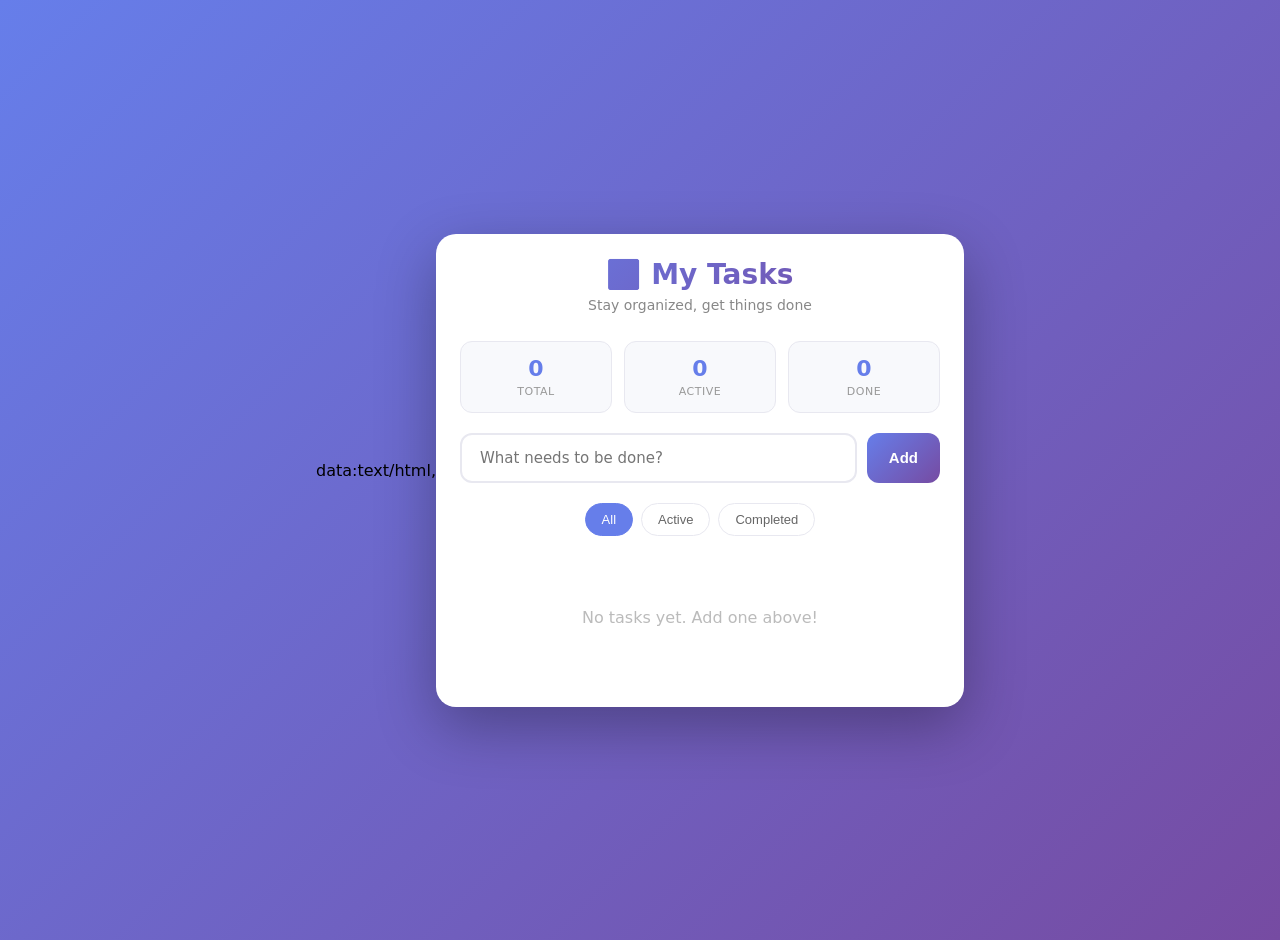
==== Index.html @ 4f129b07 "Add files via upload" ====
data:text/html,<!DOCTYPE html><html><head><meta charset="UTF-8"><title>To-Do List</title><style>body{font-family:'Inter',system-ui,sans-serif;background:linear-gradient(135deg,#667eea 0%,#764ba2 100%);min-height:100vh;margin:0;display:flex;align-items:center;justify-content:center;padding:20px;}#app{max-width:480px;width:100%;background:white;border-radius:20px;padding:24px;box-shadow:0 20px 60px rgba(0,0,0,0.3);}.header{text-align:center;margin-bottom:28px;}.header h1{font-size:28px;font-weight:700;margin:0 0 6px;background:linear-gradient(135deg,#667eea 0%,#764ba2 100%);-webkit-background-clip:text;-webkit-text-fill-color:transparent;}.header p{color:#888;font-size:14px;margin:0;}.stats{display:flex;justify-content:space-between;gap:12px;margin-bottom:20px;}.stat-card{flex:1;background:#f8f9fc;border-radius:12px;padding:14px 10px;text-align:center;border:1px solid #e8e8f0;}.stat-card .number{font-size:22px;font-weight:700;color:#667eea;}.stat-card .label{font-size:11px;color:#999;text-transform:uppercase;letter-spacing:0.5px;margin-top:4px;}.input-area{display:flex;gap:10px;margin-bottom:20px;}.task-input{flex:1;padding:14px 18px;border:2px solid #e8e8f0;border-radius:12px;font-size:15px;outline:none;font-family:inherit;}.task-input:focus{border-color:#667eea;box-shadow:0 0 0 4px rgba(102,126,234,0.1);}.add-btn{padding:14px 22px;background:linear-gradient(135deg,#667eea 0%,#764ba2 100%);color:white;border:none;border-radius:12px;font-size:15px;font-weight:600;cursor:pointer;}.filters{display:flex;gap:8px;margin-bottom:16px;justify-content:center;}.filter-btn{padding:8px 16px;border:1px solid #e8e8f0;background:white;border-radius:20px;font-size:13px;cursor:pointer;color:#666;font-weight:500;}.filter-btn.active{background:#667eea;color:white;border-color:#667eea;}.task-list{list-style:none;padding:0;margin:0;}.task-item{display:flex;align-items:center;gap:12px;padding:14px 16px;background:white;border:1px solid #f0f0f5;border-radius:12px;margin-bottom:10px;animation:slideIn 0.3s ease-out;}@keyframes slideIn{from{opacity:0;transform:translateY(10px);}to{opacity:1;transform:translateY(0);}}.task-item.completed .task-text{text-decoration:line-through;color:#aaa;}.task-item.completed .check-circle{background:#667eea;border-color:#667eea;}.task-item.completed .check-circle svg{opacity:1;}.check-circle{width:22px;height:22px;border:2px solid #d0d0e0;border-radius:50%;cursor:pointer;display:flex;align-items:center;justify-content:center;flex-shrink:0;}.check-circle svg{width:12px;height:12px;opacity:0;}.task-text{flex:1;font-size:15px;color:#333;cursor:text;padding:4px 8px;border-radius:6px;border:1px solid transparent;outline:none;}.task-text:focus{background:white;border-color:#667eea;box-shadow:0 0 0 3px rgba(102,126,234,0.1);}.task-date{font-size:11px;color:#bbb;white-space:nowrap;}.delete-btn{width:28px;height:28px;border:none;background:transparent;border-radius:6px;cursor:pointer;display:flex;align-items:center;justify-content:center;color:#ccc;}.delete-btn:hover{background:#fee;color:#e74c3c;}.empty-state{text-align:center;padding:40px 20px;color:#bbb;}.clear-completed{text-align:center;margin-top:16px;}.clear-completed button{padding:8px 20px;border:1px solid #e8e8f0;background:white;border-radius:20px;font-size:13px;color:#888;cursor:pointer;}.clear-completed button:hover{color:#e74c3c;border-color:#e74c3c;background:#fee;}.priority-selector{display:flex;gap:6px;margin-left:4px;}.priority-option{width:10px;height:10px;border-radius:50%;cursor:pointer;opacity:0.3;}.priority-option:hover,.priority-option.active{opacity:1;transform:scale(1.3);}.priority-high{background:#e74c3c;}.priority-medium{background:#f39c12;}.priority-low{background:#2ecc71;}</style></head><body><div id="app"><div class="header"><h1>✅ My Tasks</h1><p>Stay organized, get things done</p></div><div class="stats"><div class="stat-card"><div class="number" id="stat-total">0</div><div class="label">Total</div></div><div class="stat-card"><div class="number" id="stat-active">0</div><div class="label">Active</div></div><div class="stat-card"><div class="number" id="stat-completed">0</div><div class="label">Done</div></div></div><div class="input-area"><input type="text" class="task-input" id="taskInput" placeholder="What needs to be done?" maxlength="100"><button class="add-btn" onclick="addTask()">Add</button></div><div class="filters"><button class="filter-btn active" onclick="setFilter('all')">All</button><button class="filter-btn" onclick="setFilter('active')">Active</button><button class="filter-btn" onclick="setFilter('completed')">Completed</button></div><ul class="task-list" id="taskList"></ul><div class="empty-state" id="emptyState" style="display:none;"><p>No tasks yet. Add one above!</p></div><div class="clear-completed" id="clearCompleted" style="display:none;"><button onclick="clearCompleted()">Clear completed</button></div></div><script>let tasks=[],currentFilter='all',nextId=1;try{const saved=localStorage.getItem('todo_tasks');if(saved){tasks=JSON.parse(saved);nextId=tasks.length>0?Math.max(...tasks.map(t=>t.id))+1:1;}}catch(e){}function saveTasks(){try{localStorage.setItem('todo_tasks',JSON.stringify(tasks));}catch(e){}updateStats();render();}function updateStats(){document.getElementById('stat-total').textContent=tasks.length;document.getElementById('stat-active').textContent=tasks.filter(t=>!t.completed).length;document.getElementById('stat-completed').textContent=tasks.filter(t=>t.completed).length;}function addTask(){const input=document.getElementById('taskInput');const text=input.value.trim();if(!text)return;tasks.unshift({id:nextId++,text:text,completed:false,priority:'medium',createdAt:new Date().toISOString()});input.value='';saveTasks();}function toggleTask(id){const task=tasks.find(t=>t.id===id);if(task){task.completed=!task.completed;saveTasks();}}function deleteTask(id){tasks=tasks.filter(t=>t.id!==id);saveTasks();}function updateTaskText(id,newText){const task=tasks.find(t=>t.id===id);if(task){task.text=newText.trim()||task.text;saveTasks();}}function setPriority(id,priority){const task=tasks.find(t=>t.id===id);if(task){task.priority=priority;saveTasks();}}function clearCompleted(){tasks=tasks.filter(t=>!t.completed);saveTasks();}function setFilter(filter){currentFilter=filter;document.querySelectorAll('.filter-btn').forEach(btn=>btn.classList.remove('active'));event.target.classList.add('active');render();}function formatDate(iso){const d=new Date(iso);const now=new Date();const diff=now-d;if(diff<60000)return'Just now';if(diff<3600000)return Math.floor(diff/60000)+'m ago';if(diff<86400000)return Math.floor(diff/3600000)+'h ago';return d.toLocaleDateString('en-US',{month:'short',day:'numeric'});}function render(){const list=document.getElementById('taskList');const empty=document.getElementById('emptyState');const clearBtn=document.getElementById('clearCompleted');let filtered=tasks;if(currentFilter==='active')filtered=tasks.filter(t=>!t.completed);if(currentFilter==='completed')filtered=tasks.filter(t=>t.completed);if(filtered.length===0){list.innerHTML='';empty.style.display='block';clearBtn.style.display='none';return;}empty.style.display='none';clearBtn.style.display=tasks.some(t=>t.completed)?'block':'none';list.innerHTML=filtered.map(task=>`<li class="task-item ${task.completed?'completed':''}"><div class="check-circle" onclick="toggleTask(${task.id})"><svg viewBox="0 0 24 24" fill="none" stroke="white" stroke-width="3" stroke-linecap="round" stroke-linejoin="round"><polyline points="20 6 9 17 4 12"/></svg></div><div class="priority-selector"><div class="priority-option priority-high ${task.priority==='high'?'active':''}" onclick="setPriority(${task.id},'high')"></div><div class="priority-option priority-medium ${task.priority==='medium'?'active':''}" onclick="setPriority(${task.id},'medium')"></div><div class="priority-option priority-low ${task.priority==='low'?'active':''}" onclick="setPriority(${task.id},'low')"></div></div><div class="task-text" contenteditable="true" onblur="updateTaskText(${task.id},this.innerText)" onkeydown="if(event.key==='Enter'){event.preventDefault();this.blur();}">${task.text.replace(/&/g,'&amp;').replace(/</g,'&lt;').replace(/>/g,'&gt;')}</div><div class="task-date">${formatDate(task.createdAt)}</div><button class="delete-btn" onclick="deleteTask(${task.id})"><svg width="16" height="16" viewBox="0 0 24 24" fill="none" stroke="currentColor" stroke-width="2" stroke-linecap="round"><polyline points="3 6 5 6 21 6"/><path d="M19 6v14a2 2 0 01-2 2H7a2 2 0 01-2-2V6m3 0V4a2 2 0 012-2h4a2 2 0 012 2v2"/></svg></button></li>`).join('');}document.getElementById('taskInput').addEventListener('keypress',function(e){if(e.key==='Enter')addTask();});updateStats();render();</script></body></html>
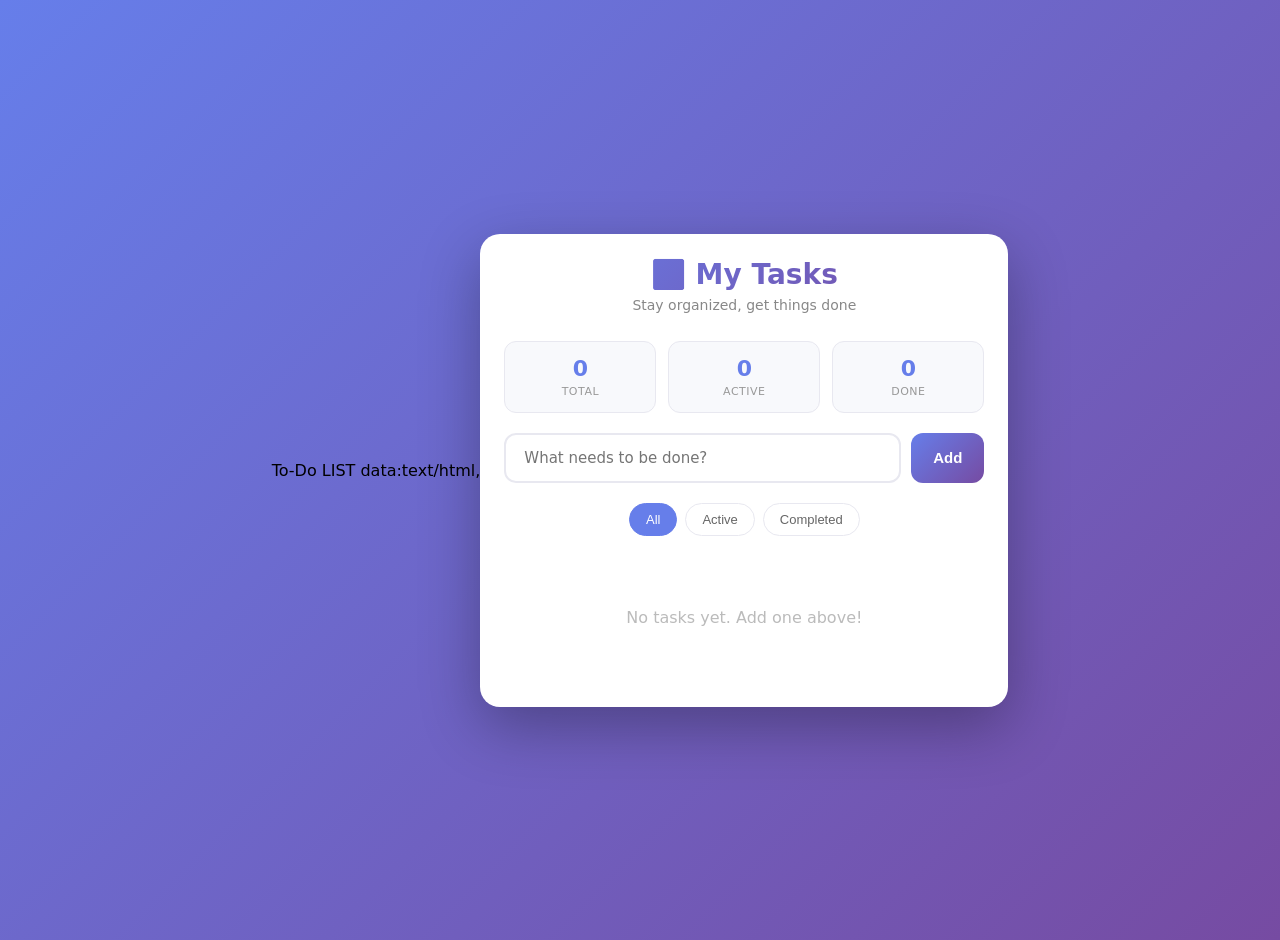
==== commit ad2e6f0d: "To-Do LIST" ====
--- a/Index.html
+++ b/Index.html
@@ -1 +1,2 @@
-data:text/html,<!DOCTYPE html><html><head><meta charset="UTF-8"><title>To-Do List</title><style>body{font-family:'Inter',system-ui,sans-serif;background:linear-gradient(135deg,#667eea 0%,#764ba2 100%);min-height:100vh;margin:0;display:flex;align-items:center;justify-content:center;padding:20px;}#app{max-width:480px;width:100%;background:white;border-radius:20px;padding:24px;box-shadow:0 20px 60px rgba(0,0,0,0.3);}.header{text-align:center;margin-bottom:28px;}.header h1{font-size:28px;font-weight:700;margin:0 0 6px;background:linear-gradient(135deg,#667eea 0%,#764ba2 100%);-webkit-background-clip:text;-webkit-text-fill-color:transparent;}.header p{color:#888;font-size:14px;margin:0;}.stats{display:flex;justify-content:space-between;gap:12px;margin-bottom:20px;}.stat-card{flex:1;background:#f8f9fc;border-radius:12px;padding:14px 10px;text-align:center;border:1px solid #e8e8f0;}.stat-card .number{font-size:22px;font-weight:700;color:#667eea;}.stat-card .label{font-size:11px;color:#999;text-transform:uppercase;letter-spacing:0.5px;margin-top:4px;}.input-area{display:flex;gap:10px;margin-bottom:20px;}.task-input{flex:1;padding:14px 18px;border:2px solid #e8e8f0;border-radius:12px;font-size:15px;outline:none;font-family:inherit;}.task-input:focus{border-color:#667eea;box-shadow:0 0 0 4px rgba(102,126,234,0.1);}.add-btn{padding:14px 22px;background:linear-gradient(135deg,#667eea 0%,#764ba2 100%);color:white;border:none;border-radius:12px;font-size:15px;font-weight:600;cursor:pointer;}.filters{display:flex;gap:8px;margin-bottom:16px;justify-content:center;}.filter-btn{padding:8px 16px;border:1px solid #e8e8f0;background:white;border-radius:20px;font-size:13px;cursor:pointer;color:#666;font-weight:500;}.filter-btn.active{background:#667eea;color:white;border-color:#667eea;}.task-list{list-style:none;padding:0;margin:0;}.task-item{display:flex;align-items:center;gap:12px;padding:14px 16px;background:white;border:1px solid #f0f0f5;border-radius:12px;margin-bottom:10px;animation:slideIn 0.3s ease-out;}@keyframes slideIn{from{opacity:0;transform:translateY(10px);}to{opacity:1;transform:translateY(0);}}.task-item.completed .task-text{text-decoration:line-through;color:#aaa;}.task-item.completed .check-circle{background:#667eea;border-color:#667eea;}.task-item.completed .check-circle svg{opacity:1;}.check-circle{width:22px;height:22px;border:2px solid #d0d0e0;border-radius:50%;cursor:pointer;display:flex;align-items:center;justify-content:center;flex-shrink:0;}.check-circle svg{width:12px;height:12px;opacity:0;}.task-text{flex:1;font-size:15px;color:#333;cursor:text;padding:4px 8px;border-radius:6px;border:1px solid transparent;outline:none;}.task-text:focus{background:white;border-color:#667eea;box-shadow:0 0 0 3px rgba(102,126,234,0.1);}.task-date{font-size:11px;color:#bbb;white-space:nowrap;}.delete-btn{width:28px;height:28px;border:none;background:transparent;border-radius:6px;cursor:pointer;display:flex;align-items:center;justify-content:center;color:#ccc;}.delete-btn:hover{background:#fee;color:#e74c3c;}.empty-state{text-align:center;padding:40px 20px;color:#bbb;}.clear-completed{text-align:center;margin-top:16px;}.clear-completed button{padding:8px 20px;border:1px solid #e8e8f0;background:white;border-radius:20px;font-size:13px;color:#888;cursor:pointer;}.clear-completed button:hover{color:#e74c3c;border-color:#e74c3c;background:#fee;}.priority-selector{display:flex;gap:6px;margin-left:4px;}.priority-option{width:10px;height:10px;border-radius:50%;cursor:pointer;opacity:0.3;}.priority-option:hover,.priority-option.active{opacity:1;transform:scale(1.3);}.priority-high{background:#e74c3c;}.priority-medium{background:#f39c12;}.priority-low{background:#2ecc71;}</style></head><body><div id="app"><div class="header"><h1>✅ My Tasks</h1><p>Stay organized, get things done</p></div><div class="stats"><div class="stat-card"><div class="number" id="stat-total">0</div><div class="label">Total</div></div><div class="stat-card"><div class="number" id="stat-active">0</div><div class="label">Active</div></div><div class="stat-card"><div class="number" id="stat-completed">0</div><div class="label">Done</div></div></div><div class="input-area"><input type="text" class="task-input" id="taskInput" placeholder="What needs to be done?" maxlength="100"><button class="add-btn" onclick="addTask()">Add</button></div><div class="filters"><button class="filter-btn active" onclick="setFilter('all')">All</button><button class="filter-btn" onclick="setFilter('active')">Active</button><button class="filter-btn" onclick="setFilter('completed')">Completed</button></div><ul class="task-list" id="taskList"></ul><div class="empty-state" id="emptyState" style="display:none;"><p>No tasks yet. Add one above!</p></div><div class="clear-completed" id="clearCompleted" style="display:none;"><button onclick="clearCompleted()">Clear completed</button></div></div><script>let tasks=[],currentFilter='all',nextId=1;try{const saved=localStorage.getItem('todo_tasks');if(saved){tasks=JSON.parse(saved);nextId=tasks.length>0?Math.max(...tasks.map(t=>t.id))+1:1;}}catch(e){}function saveTasks(){try{localStorage.setItem('todo_tasks',JSON.stringify(tasks));}catch(e){}updateStats();render();}function updateStats(){document.getElementById('stat-total').textContent=tasks.length;document.getElementById('stat-active').textContent=tasks.filter(t=>!t.completed).length;document.getElementById('stat-completed').textContent=tasks.filter(t=>t.completed).length;}function addTask(){const input=document.getElementById('taskInput');const text=input.value.trim();if(!text)return;tasks.unshift({id:nextId++,text:text,completed:false,priority:'medium',createdAt:new Date().toISOString()});input.value='';saveTasks();}function toggleTask(id){const task=tasks.find(t=>t.id===id);if(task){task.completed=!task.completed;saveTasks();}}function deleteTask(id){tasks=tasks.filter(t=>t.id!==id);saveTasks();}function updateTaskText(id,newText){const task=tasks.find(t=>t.id===id);if(task){task.text=newText.trim()||task.text;saveTasks();}}function setPriority(id,priority){const task=tasks.find(t=>t.id===id);if(task){task.priority=priority;saveTasks();}}function clearCompleted(){tasks=tasks.filter(t=>!t.completed);saveTasks();}function setFilter(filter){currentFilter=filter;document.querySelectorAll('.filter-btn').forEach(btn=>btn.classList.remove('active'));event.target.classList.add('active');render();}function formatDate(iso){const d=new Date(iso);const now=new Date();const diff=now-d;if(diff<60000)return'Just now';if(diff<3600000)return Math.floor(diff/60000)+'m ago';if(diff<86400000)return Math.floor(diff/3600000)+'h ago';return d.toLocaleDateString('en-US',{month:'short',day:'numeric'});}function render(){const list=document.getElementById('taskList');const empty=document.getElementById('emptyState');const clearBtn=document.getElementById('clearCompleted');let filtered=tasks;if(currentFilter==='active')filtered=tasks.filter(t=>!t.completed);if(currentFilter==='completed')filtered=tasks.filter(t=>t.completed);if(filtered.length===0){list.innerHTML='';empty.style.display='block';clearBtn.style.display='none';return;}empty.style.display='none';clearBtn.style.display=tasks.some(t=>t.completed)?'block':'none';list.innerHTML=filtered.map(task=>`<li class="task-item ${task.completed?'completed':''}"><div class="check-circle" onclick="toggleTask(${task.id})"><svg viewBox="0 0 24 24" fill="none" stroke="white" stroke-width="3" stroke-linecap="round" stroke-linejoin="round"><polyline points="20 6 9 17 4 12"/></svg></div><div class="priority-selector"><div class="priority-option priority-high ${task.priority==='high'?'active':''}" onclick="setPriority(${task.id},'high')"></div><div class="priority-option priority-medium ${task.priority==='medium'?'active':''}" onclick="setPriority(${task.id},'medium')"></div><div class="priority-option priority-low ${task.priority==='low'?'active':''}" onclick="setPriority(${task.id},'low')"></div></div><div class="task-text" contenteditable="true" onblur="updateTaskText(${task.id},this.innerText)" onkeydown="if(event.key==='Enter'){event.preventDefault();this.blur();}">${task.text.replace(/&/g,'&amp;').replace(/</g,'&lt;').replace(/>/g,'&gt;')}</div><div class="task-date">${formatDate(task.createdAt)}</div><button class="delete-btn" onclick="deleteTask(${task.id})"><svg width="16" height="16" viewBox="0 0 24 24" fill="none" stroke="currentColor" stroke-width="2" stroke-linecap="round"><polyline points="3 6 5 6 21 6"/><path d="M19 6v14a2 2 0 01-2 2H7a2 2 0 01-2-2V6m3 0V4a2 2 0 012-2h4a2 2 0 012 2v2"/></svg></button></li>`).join('');}document.getElementById('taskInput').addEventListener('keypress',function(e){if(e.key==='Enter')addTask();});updateStats();render();</script></body></html>+To-Do LIST
+data:text/html,<!DOCTYPE html><html><head><meta charset="UTF-8"><title>To-Do List</title><style>body{font-family:'Inter',system-ui,sans-serif;background:linear-gradient(135deg,#667eea 0%,#764ba2 100%);min-height:100vh;margin:0;display:flex;align-items:center;justify-content:center;padding:20px;}#app{max-width:480px;width:100%;background:white;border-radius:20px;padding:24px;box-shadow:0 20px 60px rgba(0,0,0,0.3);}.header{text-align:center;margin-bottom:28px;}.header h1{font-size:28px;font-weight:700;margin:0 0 6px;background:linear-gradient(135deg,#667eea 0%,#764ba2 100%);-webkit-background-clip:text;-webkit-text-fill-color:transparent;}.header p{color:#888;font-size:14px;margin:0;}.stats{display:flex;justify-content:space-between;gap:12px;margin-bottom:20px;}.stat-card{flex:1;background:#f8f9fc;border-radius:12px;padding:14px 10px;text-align:center;border:1px solid #e8e8f0;}.stat-card .number{font-size:22px;font-weight:700;color:#667eea;}.stat-card .label{font-size:11px;color:#999;text-transform:uppercase;letter-spacing:0.5px;margin-top:4px;}.input-area{display:flex;gap:10px;margin-bottom:20px;}.task-input{flex:1;padding:14px 18px;border:2px solid #e8e8f0;border-radius:12px;font-size:15px;outline:none;font-family:inherit;}.task-input:focus{border-color:#667eea;box-shadow:0 0 0 4px rgba(102,126,234,0.1);}.add-btn{padding:14px 22px;background:linear-gradient(135deg,#667eea 0%,#764ba2 100%);color:white;border:none;border-radius:12px;font-size:15px;font-weight:600;cursor:pointer;}.filters{display:flex;gap:8px;margin-bottom:16px;justify-content:center;}.filter-btn{padding:8px 16px;border:1px solid #e8e8f0;background:white;border-radius:20px;font-size:13px;cursor:pointer;color:#666;font-weight:500;}.filter-btn.active{background:#667eea;color:white;border-color:#667eea;}.task-list{list-style:none;padding:0;margin:0;}.task-item{display:flex;align-items:center;gap:12px;padding:14px 16px;background:white;border:1px solid #f0f0f5;border-radius:12px;margin-bottom:10px;animation:slideIn 0.3s ease-out;}@keyframes slideIn{from{opacity:0;transform:translateY(10px);}to{opacity:1;transform:translateY(0);}}.task-item.completed .task-text{text-decoration:line-through;color:#aaa;}.task-item.completed .check-circle{background:#667eea;border-color:#667eea;}.task-item.completed .check-circle svg{opacity:1;}.check-circle{width:22px;height:22px;border:2px solid #d0d0e0;border-radius:50%;cursor:pointer;display:flex;align-items:center;justify-content:center;flex-shrink:0;}.check-circle svg{width:12px;height:12px;opacity:0;}.task-text{flex:1;font-size:15px;color:#333;cursor:text;padding:4px 8px;border-radius:6px;border:1px solid transparent;outline:none;}.task-text:focus{background:white;border-color:#667eea;box-shadow:0 0 0 3px rgba(102,126,234,0.1);}.task-date{font-size:11px;color:#bbb;white-space:nowrap;}.delete-btn{width:28px;height:28px;border:none;background:transparent;border-radius:6px;cursor:pointer;display:flex;align-items:center;justify-content:center;color:#ccc;}.delete-btn:hover{background:#fee;color:#e74c3c;}.empty-state{text-align:center;padding:40px 20px;color:#bbb;}.clear-completed{text-align:center;margin-top:16px;}.clear-completed button{padding:8px 20px;border:1px solid #e8e8f0;background:white;border-radius:20px;font-size:13px;color:#888;cursor:pointer;}.clear-completed button:hover{color:#e74c3c;border-color:#e74c3c;background:#fee;}.priority-selector{display:flex;gap:6px;margin-left:4px;}.priority-option{width:10px;height:10px;border-radius:50%;cursor:pointer;opacity:0.3;}.priority-option:hover,.priority-option.active{opacity:1;transform:scale(1.3);}.priority-high{background:#e74c3c;}.priority-medium{background:#f39c12;}.priority-low{background:#2ecc71;}</style></head><body><div id="app"><div class="header"><h1>✅ My Tasks</h1><p>Stay organized, get things done</p></div><div class="stats"><div class="stat-card"><div class="number" id="stat-total">0</div><div class="label">Total</div></div><div class="stat-card"><div class="number" id="stat-active">0</div><div class="label">Active</div></div><div class="stat-card"><div class="number" id="stat-completed">0</div><div class="label">Done</div></div></div><div class="input-area"><input type="text" class="task-input" id="taskInput" placeholder="What needs to be done?" maxlength="100"><button class="add-btn" onclick="addTask()">Add</button></div><div class="filters"><button class="filter-btn active" onclick="setFilter('all')">All</button><button class="filter-btn" onclick="setFilter('active')">Active</button><button class="filter-btn" onclick="setFilter('completed')">Completed</button></div><ul class="task-list" id="taskList"></ul><div class="empty-state" id="emptyState" style="display:none;"><p>No tasks yet. Add one above!</p></div><div class="clear-completed" id="clearCompleted" style="display:none;"><button onclick="clearCompleted()">Clear completed</button></div></div><script>let tasks=[],currentFilter='all',nextId=1;try{const saved=localStorage.getItem('todo_tasks');if(saved){tasks=JSON.parse(saved);nextId=tasks.length>0?Math.max(...tasks.map(t=>t.id))+1:1;}}catch(e){}function saveTasks(){try{localStorage.setItem('todo_tasks',JSON.stringify(tasks));}catch(e){}updateStats();render();}function updateStats(){document.getElementById('stat-total').textContent=tasks.length;document.getElementById('stat-active').textContent=tasks.filter(t=>!t.completed).length;document.getElementById('stat-completed').textContent=tasks.filter(t=>t.completed).length;}function addTask(){const input=document.getElementById('taskInput');const text=input.value.trim();if(!text)return;tasks.unshift({id:nextId++,text:text,completed:false,priority:'medium',createdAt:new Date().toISOString()});input.value='';saveTasks();}function toggleTask(id){const task=tasks.find(t=>t.id===id);if(task){task.completed=!task.completed;saveTasks();}}function deleteTask(id){tasks=tasks.filter(t=>t.id!==id);saveTasks();}function updateTaskText(id,newText){const task=tasks.find(t=>t.id===id);if(task){task.text=newText.trim()||task.text;saveTasks();}}function setPriority(id,priority){const task=tasks.find(t=>t.id===id);if(task){task.priority=priority;saveTasks();}}function clearCompleted(){tasks=tasks.filter(t=>!t.completed);saveTasks();}function setFilter(filter){currentFilter=filter;document.querySelectorAll('.filter-btn').forEach(btn=>btn.classList.remove('active'));event.target.classList.add('active');render();}function formatDate(iso){const d=new Date(iso);const now=new Date();const diff=now-d;if(diff<60000)return'Just now';if(diff<3600000)return Math.floor(diff/60000)+'m ago';if(diff<86400000)return Math.floor(diff/3600000)+'h ago';return d.toLocaleDateString('en-US',{month:'short',day:'numeric'});}function render(){const list=document.getElementById('taskList');const empty=document.getElementById('emptyState');const clearBtn=document.getElementById('clearCompleted');let filtered=tasks;if(currentFilter==='active')filtered=tasks.filter(t=>!t.completed);if(currentFilter==='completed')filtered=tasks.filter(t=>t.completed);if(filtered.length===0){list.innerHTML='';empty.style.display='block';clearBtn.style.display='none';return;}empty.style.display='none';clearBtn.style.display=tasks.some(t=>t.completed)?'block':'none';list.innerHTML=filtered.map(task=>`<li class="task-item ${task.completed?'completed':''}"><div class="check-circle" onclick="toggleTask(${task.id})"><svg viewBox="0 0 24 24" fill="none" stroke="white" stroke-width="3" stroke-linecap="round" stroke-linejoin="round"><polyline points="20 6 9 17 4 12"/></svg></div><div class="priority-selector"><div class="priority-option priority-high ${task.priority==='high'?'active':''}" onclick="setPriority(${task.id},'high')"></div><div class="priority-option priority-medium ${task.priority==='medium'?'active':''}" onclick="setPriority(${task.id},'medium')"></div><div class="priority-option priority-low ${task.priority==='low'?'active':''}" onclick="setPriority(${task.id},'low')"></div></div><div class="task-text" contenteditable="true" onblur="updateTaskText(${task.id},this.innerText)" onkeydown="if(event.key==='Enter'){event.preventDefault();this.blur();}">${task.text.replace(/&/g,'&amp;').replace(/</g,'&lt;').replace(/>/g,'&gt;')}</div><div class="task-date">${formatDate(task.createdAt)}</div><button class="delete-btn" onclick="deleteTask(${task.id})"><svg width="16" height="16" viewBox="0 0 24 24" fill="none" stroke="currentColor" stroke-width="2" stroke-linecap="round"><polyline points="3 6 5 6 21 6"/><path d="M19 6v14a2 2 0 01-2 2H7a2 2 0 01-2-2V6m3 0V4a2 2 0 012-2h4a2 2 0 012 2v2"/></svg></button></li>`).join('');}document.getElementById('taskInput').addEventListener('keypress',function(e){if(e.key==='Enter')addTask();});updateStats();render();</script></body></html>
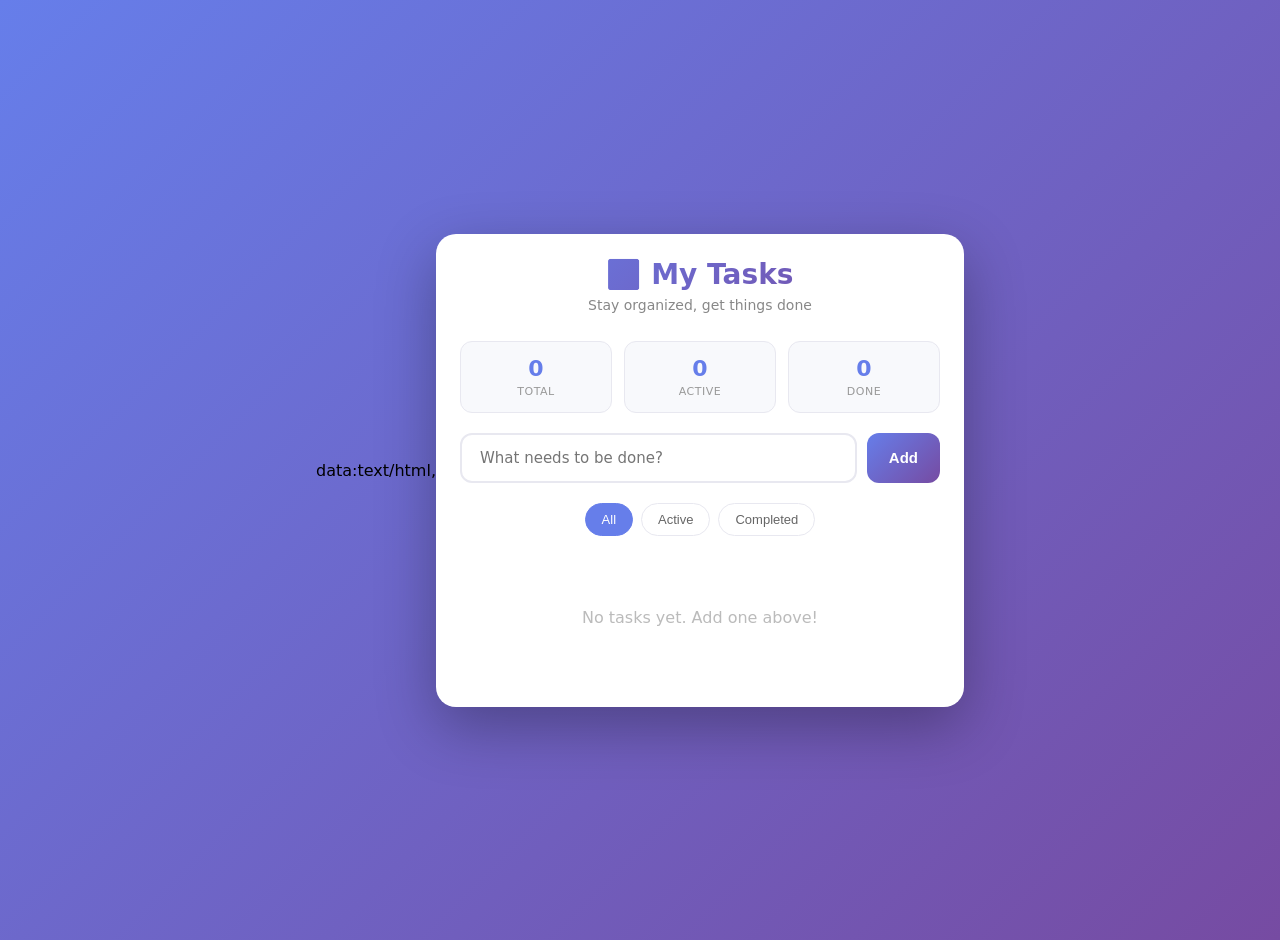
==== commit 9045a3c3: "To-Do LIST" ====
--- a/Index.html
+++ b/Index.html
@@ -1,2 +1 @@
-To-Do LIST
 data:text/html,<!DOCTYPE html><html><head><meta charset="UTF-8"><title>To-Do List</title><style>body{font-family:'Inter',system-ui,sans-serif;background:linear-gradient(135deg,#667eea 0%,#764ba2 100%);min-height:100vh;margin:0;display:flex;align-items:center;justify-content:center;padding:20px;}#app{max-width:480px;width:100%;background:white;border-radius:20px;padding:24px;box-shadow:0 20px 60px rgba(0,0,0,0.3);}.header{text-align:center;margin-bottom:28px;}.header h1{font-size:28px;font-weight:700;margin:0 0 6px;background:linear-gradient(135deg,#667eea 0%,#764ba2 100%);-webkit-background-clip:text;-webkit-text-fill-color:transparent;}.header p{color:#888;font-size:14px;margin:0;}.stats{display:flex;justify-content:space-between;gap:12px;margin-bottom:20px;}.stat-card{flex:1;background:#f8f9fc;border-radius:12px;padding:14px 10px;text-align:center;border:1px solid #e8e8f0;}.stat-card .number{font-size:22px;font-weight:700;color:#667eea;}.stat-card .label{font-size:11px;color:#999;text-transform:uppercase;letter-spacing:0.5px;margin-top:4px;}.input-area{display:flex;gap:10px;margin-bottom:20px;}.task-input{flex:1;padding:14px 18px;border:2px solid #e8e8f0;border-radius:12px;font-size:15px;outline:none;font-family:inherit;}.task-input:focus{border-color:#667eea;box-shadow:0 0 0 4px rgba(102,126,234,0.1);}.add-btn{padding:14px 22px;background:linear-gradient(135deg,#667eea 0%,#764ba2 100%);color:white;border:none;border-radius:12px;font-size:15px;font-weight:600;cursor:pointer;}.filters{display:flex;gap:8px;margin-bottom:16px;justify-content:center;}.filter-btn{padding:8px 16px;border:1px solid #e8e8f0;background:white;border-radius:20px;font-size:13px;cursor:pointer;color:#666;font-weight:500;}.filter-btn.active{background:#667eea;color:white;border-color:#667eea;}.task-list{list-style:none;padding:0;margin:0;}.task-item{display:flex;align-items:center;gap:12px;padding:14px 16px;background:white;border:1px solid #f0f0f5;border-radius:12px;margin-bottom:10px;animation:slideIn 0.3s ease-out;}@keyframes slideIn{from{opacity:0;transform:translateY(10px);}to{opacity:1;transform:translateY(0);}}.task-item.completed .task-text{text-decoration:line-through;color:#aaa;}.task-item.completed .check-circle{background:#667eea;border-color:#667eea;}.task-item.completed .check-circle svg{opacity:1;}.check-circle{width:22px;height:22px;border:2px solid #d0d0e0;border-radius:50%;cursor:pointer;display:flex;align-items:center;justify-content:center;flex-shrink:0;}.check-circle svg{width:12px;height:12px;opacity:0;}.task-text{flex:1;font-size:15px;color:#333;cursor:text;padding:4px 8px;border-radius:6px;border:1px solid transparent;outline:none;}.task-text:focus{background:white;border-color:#667eea;box-shadow:0 0 0 3px rgba(102,126,234,0.1);}.task-date{font-size:11px;color:#bbb;white-space:nowrap;}.delete-btn{width:28px;height:28px;border:none;background:transparent;border-radius:6px;cursor:pointer;display:flex;align-items:center;justify-content:center;color:#ccc;}.delete-btn:hover{background:#fee;color:#e74c3c;}.empty-state{text-align:center;padding:40px 20px;color:#bbb;}.clear-completed{text-align:center;margin-top:16px;}.clear-completed button{padding:8px 20px;border:1px solid #e8e8f0;background:white;border-radius:20px;font-size:13px;color:#888;cursor:pointer;}.clear-completed button:hover{color:#e74c3c;border-color:#e74c3c;background:#fee;}.priority-selector{display:flex;gap:6px;margin-left:4px;}.priority-option{width:10px;height:10px;border-radius:50%;cursor:pointer;opacity:0.3;}.priority-option:hover,.priority-option.active{opacity:1;transform:scale(1.3);}.priority-high{background:#e74c3c;}.priority-medium{background:#f39c12;}.priority-low{background:#2ecc71;}</style></head><body><div id="app"><div class="header"><h1>✅ My Tasks</h1><p>Stay organized, get things done</p></div><div class="stats"><div class="stat-card"><div class="number" id="stat-total">0</div><div class="label">Total</div></div><div class="stat-card"><div class="number" id="stat-active">0</div><div class="label">Active</div></div><div class="stat-card"><div class="number" id="stat-completed">0</div><div class="label">Done</div></div></div><div class="input-area"><input type="text" class="task-input" id="taskInput" placeholder="What needs to be done?" maxlength="100"><button class="add-btn" onclick="addTask()">Add</button></div><div class="filters"><button class="filter-btn active" onclick="setFilter('all')">All</button><button class="filter-btn" onclick="setFilter('active')">Active</button><button class="filter-btn" onclick="setFilter('completed')">Completed</button></div><ul class="task-list" id="taskList"></ul><div class="empty-state" id="emptyState" style="display:none;"><p>No tasks yet. Add one above!</p></div><div class="clear-completed" id="clearCompleted" style="display:none;"><button onclick="clearCompleted()">Clear completed</button></div></div><script>let tasks=[],currentFilter='all',nextId=1;try{const saved=localStorage.getItem('todo_tasks');if(saved){tasks=JSON.parse(saved);nextId=tasks.length>0?Math.max(...tasks.map(t=>t.id))+1:1;}}catch(e){}function saveTasks(){try{localStorage.setItem('todo_tasks',JSON.stringify(tasks));}catch(e){}updateStats();render();}function updateStats(){document.getElementById('stat-total').textContent=tasks.length;document.getElementById('stat-active').textContent=tasks.filter(t=>!t.completed).length;document.getElementById('stat-completed').textContent=tasks.filter(t=>t.completed).length;}function addTask(){const input=document.getElementById('taskInput');const text=input.value.trim();if(!text)return;tasks.unshift({id:nextId++,text:text,completed:false,priority:'medium',createdAt:new Date().toISOString()});input.value='';saveTasks();}function toggleTask(id){const task=tasks.find(t=>t.id===id);if(task){task.completed=!task.completed;saveTasks();}}function deleteTask(id){tasks=tasks.filter(t=>t.id!==id);saveTasks();}function updateTaskText(id,newText){const task=tasks.find(t=>t.id===id);if(task){task.text=newText.trim()||task.text;saveTasks();}}function setPriority(id,priority){const task=tasks.find(t=>t.id===id);if(task){task.priority=priority;saveTasks();}}function clearCompleted(){tasks=tasks.filter(t=>!t.completed);saveTasks();}function setFilter(filter){currentFilter=filter;document.querySelectorAll('.filter-btn').forEach(btn=>btn.classList.remove('active'));event.target.classList.add('active');render();}function formatDate(iso){const d=new Date(iso);const now=new Date();const diff=now-d;if(diff<60000)return'Just now';if(diff<3600000)return Math.floor(diff/60000)+'m ago';if(diff<86400000)return Math.floor(diff/3600000)+'h ago';return d.toLocaleDateString('en-US',{month:'short',day:'numeric'});}function render(){const list=document.getElementById('taskList');const empty=document.getElementById('emptyState');const clearBtn=document.getElementById('clearCompleted');let filtered=tasks;if(currentFilter==='active')filtered=tasks.filter(t=>!t.completed);if(currentFilter==='completed')filtered=tasks.filter(t=>t.completed);if(filtered.length===0){list.innerHTML='';empty.style.display='block';clearBtn.style.display='none';return;}empty.style.display='none';clearBtn.style.display=tasks.some(t=>t.completed)?'block':'none';list.innerHTML=filtered.map(task=>`<li class="task-item ${task.completed?'completed':''}"><div class="check-circle" onclick="toggleTask(${task.id})"><svg viewBox="0 0 24 24" fill="none" stroke="white" stroke-width="3" stroke-linecap="round" stroke-linejoin="round"><polyline points="20 6 9 17 4 12"/></svg></div><div class="priority-selector"><div class="priority-option priority-high ${task.priority==='high'?'active':''}" onclick="setPriority(${task.id},'high')"></div><div class="priority-option priority-medium ${task.priority==='medium'?'active':''}" onclick="setPriority(${task.id},'medium')"></div><div class="priority-option priority-low ${task.priority==='low'?'active':''}" onclick="setPriority(${task.id},'low')"></div></div><div class="task-text" contenteditable="true" onblur="updateTaskText(${task.id},this.innerText)" onkeydown="if(event.key==='Enter'){event.preventDefault();this.blur();}">${task.text.replace(/&/g,'&amp;').replace(/</g,'&lt;').replace(/>/g,'&gt;')}</div><div class="task-date">${formatDate(task.createdAt)}</div><button class="delete-btn" onclick="deleteTask(${task.id})"><svg width="16" height="16" viewBox="0 0 24 24" fill="none" stroke="currentColor" stroke-width="2" stroke-linecap="round"><polyline points="3 6 5 6 21 6"/><path d="M19 6v14a2 2 0 01-2 2H7a2 2 0 01-2-2V6m3 0V4a2 2 0 012-2h4a2 2 0 012 2v2"/></svg></button></li>`).join('');}document.getElementById('taskInput').addEventListener('keypress',function(e){if(e.key==='Enter')addTask();});updateStats();render();</script></body></html>
